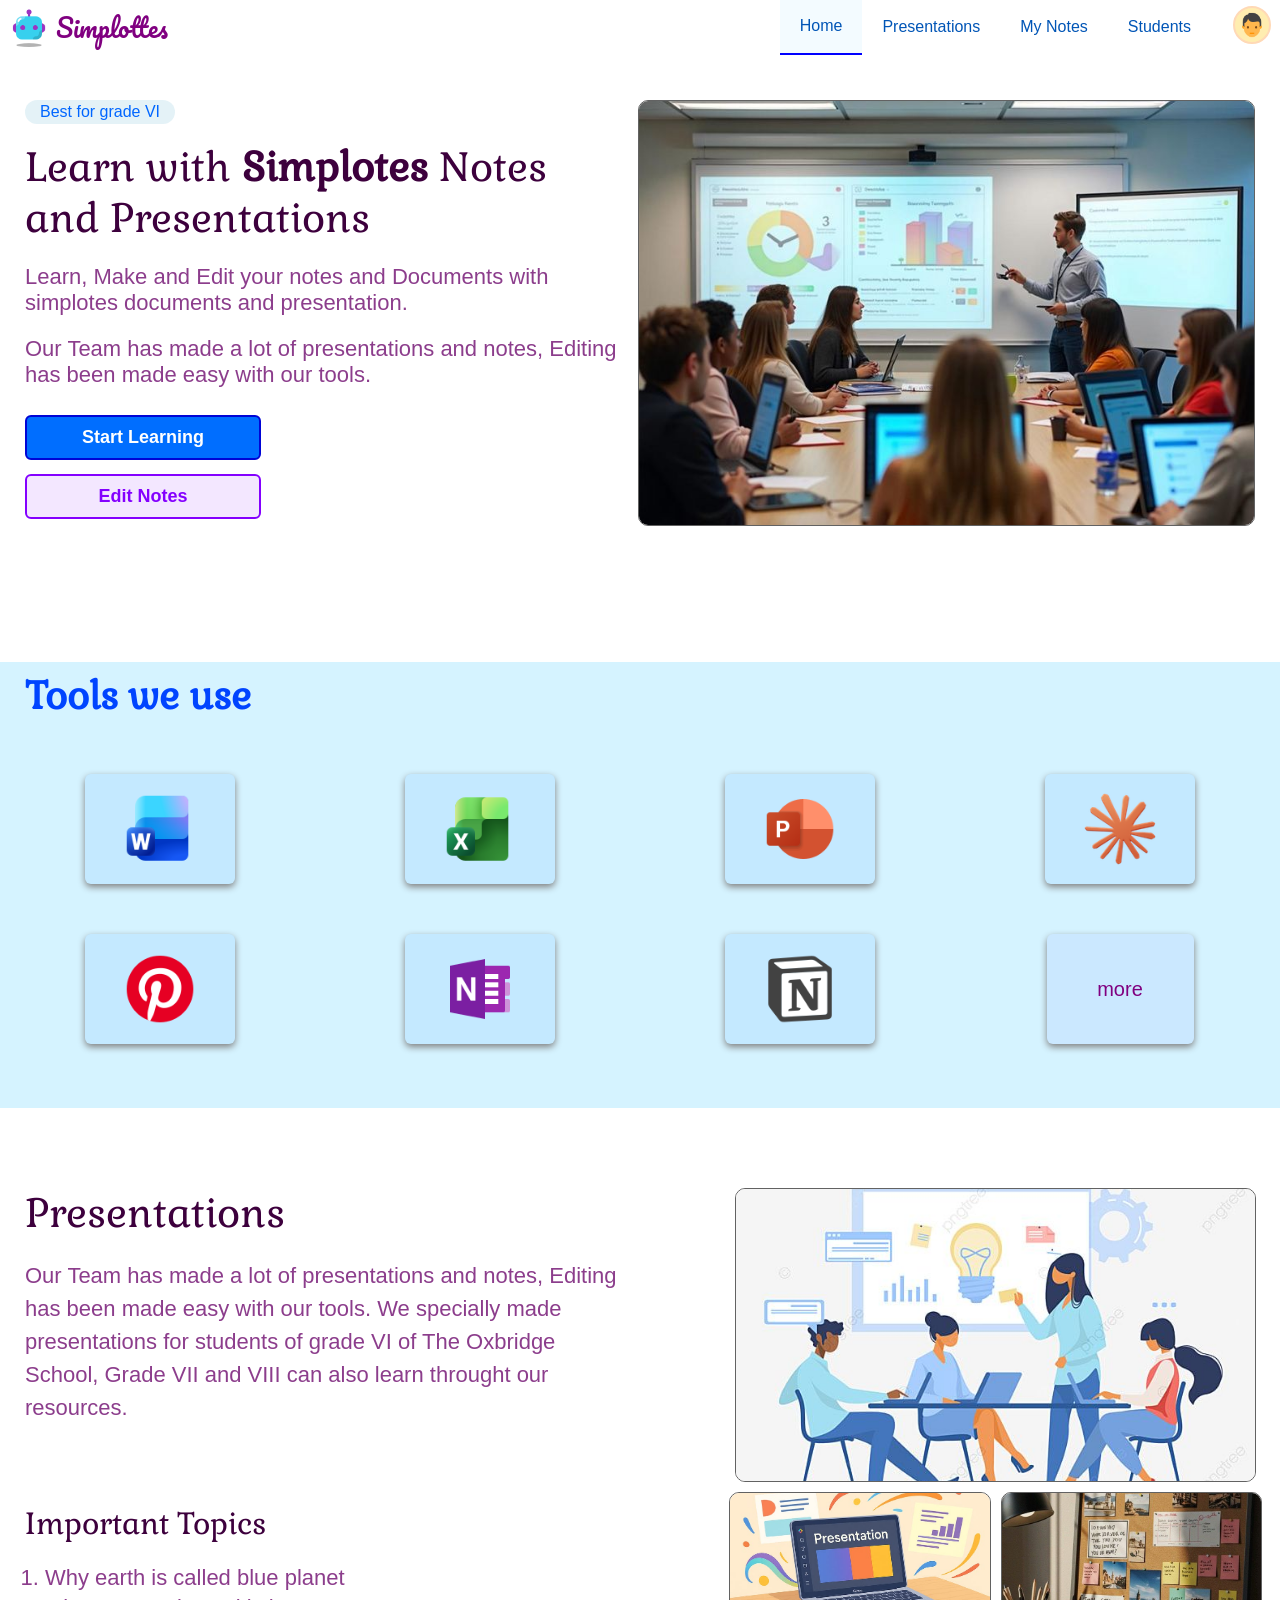
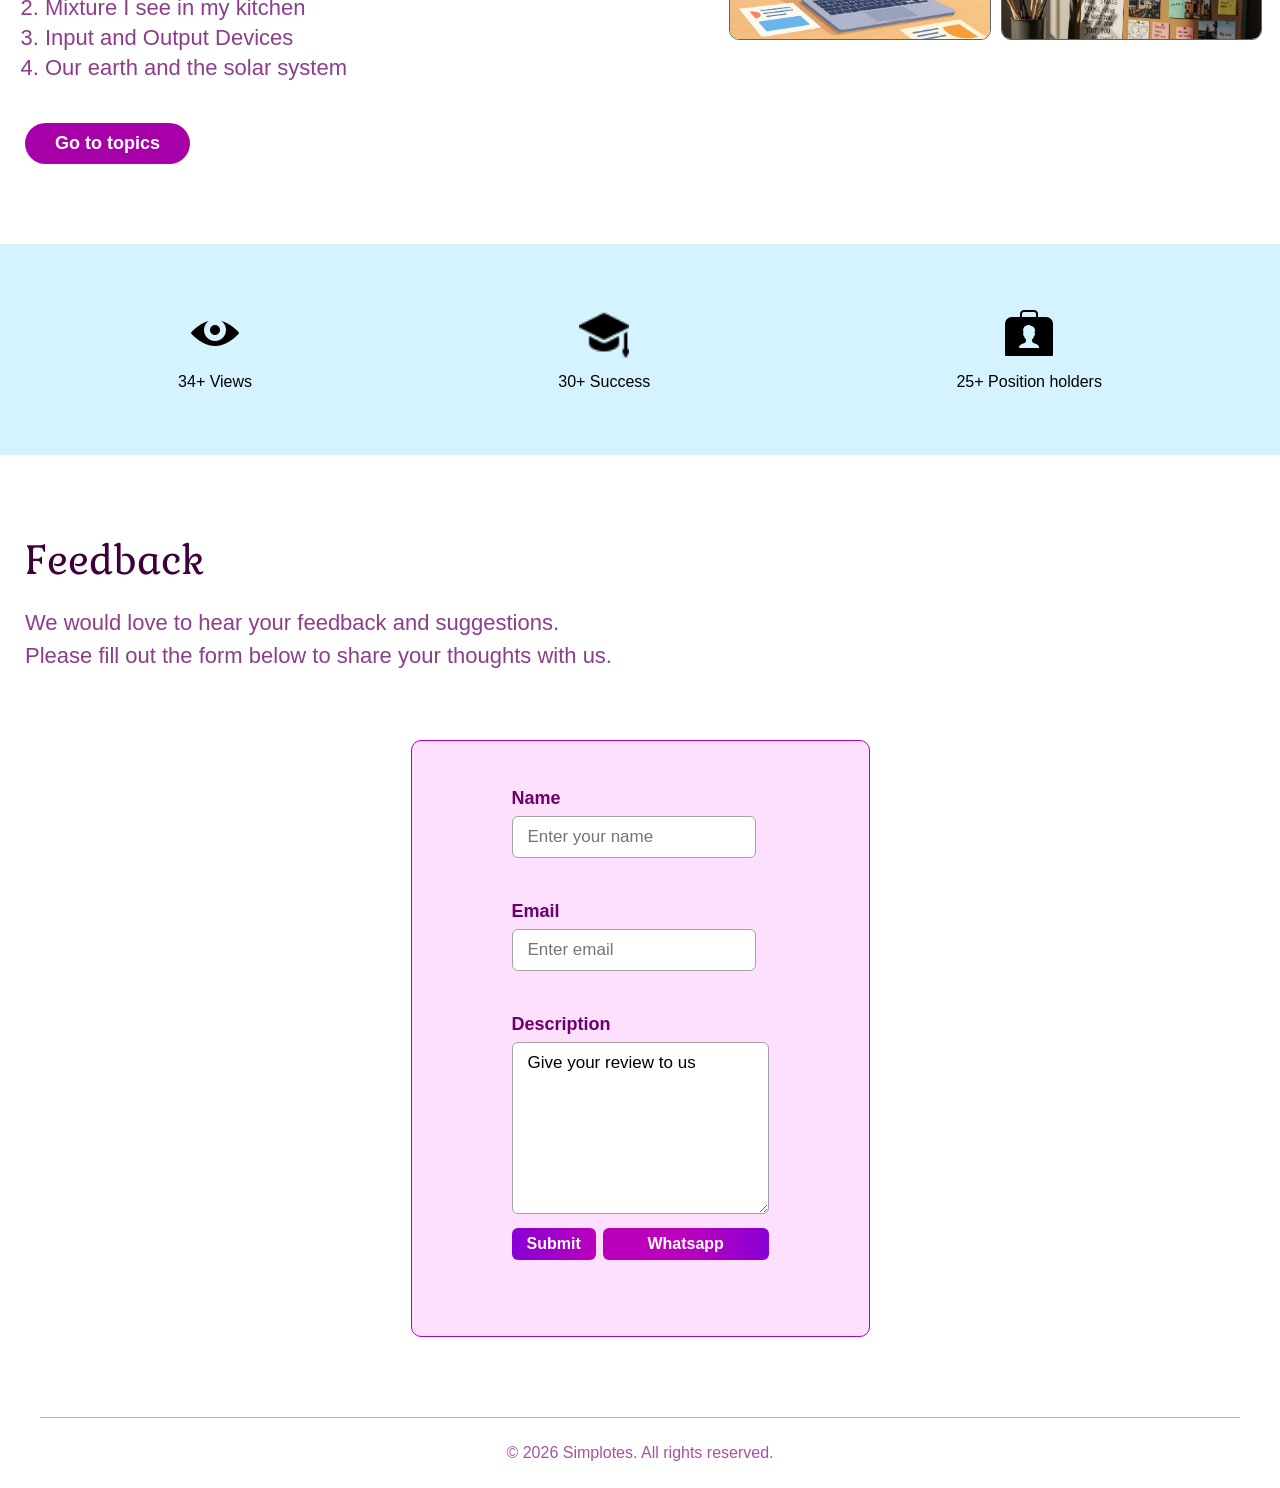
==== index.html @ 35ce18e7 "Add files via upload" ====
<!DOCTYPE html>
<html lang="en">
<head>
  <meta charset="UTF-8">
  <meta name="viewport" content="width=device-width, initial-scale=1.0">
  <title>Simplotes</title>
  <link rel="stylesheet" href="styles.css">
  <link rel="icon" type="image/png" href="images/bot-head.png">

  <link rel="preconnect" href="https://fonts.googleapis.com">
  <link rel="preconnect" href="https://fonts.gstatic.com" crossorigin>
  <link href="https://fonts.googleapis.com/css2?family=Pacifico&display=swap" rel="stylesheet">

  <link rel="preconnect" href="https://fonts.googleapis.com">
  <link rel="preconnect" href="https://fonts.gstatic.com" crossorigin>
  <link href="https://fonts.googleapis.com/css2?family=Roboto:ital,wght@0,100..900;1,100..900&display=swap" rel="stylesheet">

  <link rel="preconnect" href="https://fonts.googleapis.com">
  <link rel="preconnect" href="https://fonts.gstatic.com" crossorigin>
  <link href="https://fonts.googleapis.com/css2?family=Boldonse&display=swap" rel="stylesheet">

  <link rel="preconnect" href="https://fonts.googleapis.com">
  <link rel="preconnect" href="https://fonts.gstatic.com" crossorigin>
  <link href="https://fonts.googleapis.com/css2?family=Gabriela&display=swap" rel="stylesheet">

</head>
<body>
  <header>
    <a class="left-spacer" href="StudentWeb.html">
      <img class="logo-img" src="images/bot-head.png">
      Simplottes
    </a>

    <div class="right-spacer">
      <nav class="nav-bar">
        <a href="StudentWeb.html" class="nav-option home-option">Home</a>
        <a href="pending-page.html" class="nav-option">Presentations</a>
        <a href="pending-page.html" class="nav-option">My Notes</a>
        <a href="pending-page.html" class="nav-option">Students</a>
      </nav>

      <div class="hamburger-btn-container">
        <div class="hamburger-btn">
          <span class="hamburger-top-stick"></span>
          <span class="hamburger-center-stick"></span>
          <span class="hamburger-bottom-stick"></span>
        </div>

        <div class="nav-list">
          <a href="StudentWeb.html" class="nav-list-option home-list-option">Home</a>
          <a href="pending-page.html" class="nav-list-option">Presentations</a>
          <a href="pending-page.html" class="nav-list-option">My Notes</a>
          <a href="pending-page.html" class="nav-list-option student-list-option">Students</a>
        </div>
      </div>

      <div class="profile-container">
        <img class="profile-img" src="images/human-head.png">

        <div class="admin-profile">
          <h4 class="admin-profile-heading">Admin profile</h4>
          <p class="admin-profile-para">Name : AhmedDev</p>
          <p class="admin-profile-para">Email : reddevil2r6p@gmail.com</p>
          <p class="admin-profile-para">Password : *******</p>
          <hr style="margin: 10px 0; height: 2px; border: none; background: rgb(188, 215, 228); width: 230px;">
          <p class="theme-para">
            Theme
            <div class="theme-list">
              <p class="theme-light-option home-list-option">Light</p>
              <p class="theme-dark-option student-list-option">Dark</p>
            </div>

            <svg class="theme-svg" focusable="false" aria-hidden="true" xmlns="http://www.w3.org/2000/svg" viewBox="0 -960 960 960">
              <path d="M504-480L320-664l56-56L616-480L376-240l-56-56L504-480Z"></path>
            </svg>
          </p>
        </div>
      </div>
    </div>
  </header>

  <article class="article-section1">
    <div>
      <p class="advice-para">Best for grade VI</p><br><br>
      <h1 class="main-heading">Learn with <span class="heading-simplotes">Simplotes</span> Notes and Presentations</h1>
      <p class="main-para">
        Learn, Make and Edit your notes and Documents with simplotes documents and presentation.
      </p>
      <p class="main-para">
        Our Team has made a lot of presentations and notes, Editing has been made easy with our tools.
      </p>
      
      <div class="main-btn-container">
        <a class="start-learn-btn" href="pending-page.html">Start Learning</a>
        <a class="edit-notes-btn" href="pending-page.html">Edit Notes</a>
      </div>
    </div>

    <img class="main-img" src="images/presentation-room.jpeg">
    </aside>
  </article><br><br>

  <article class="article-section2">
    <h1 class="tools-heading">Tools we use</h1><br><br><br>
    <div class="tools-grid">
      <div class="image-container">
        <div class="image-child-container">
          <img class="Tools-img" src="images/word-logo.png">
          <div class="Tools-backface">
            <h3 class="Tools-backface-heading word-backface">MS Word</h3>
            <p class="Tools-backface-description word-backface-description">MS Word is a powerful word processing application.</p>
          </div>
        </div>
      </div>

      <div class="image-container">
        <div class="image-child-container">
          <img class="Tools-img" src="images/excel-logo.png">
          <div class="Tools-backface">
            <h3 class="Tools-backface-heading excel-backface">MS Excel</h3>
            <p class="Tools-backface-description excel-backface-description">MS Excel is a powerful spreadsheet application.</p>
          </div>
        </div>
      </div>

      <div class="image-container">
        <div class="image-child-container">
          <img class="Tools-img" src="images/powerpoint-logo.png">
          <div class="Tools-backface">
            <h3 class="Tools-backface-heading powerpoint-backface">MS PowerPoint</h3>
            <p class="Tools-backface-description powerpoint-backface-description">PowerPoint is a Presentation slides application.</p>
          </div>
        </div>
      </div>

      <div class="image-container">
        <div class="image-child-container">
          <img class="Tools-img" src="images/claude-logo.png">
          <div class="Tools-backface">
            <h3 class="Tools-backface-heading claude-backface">Claude AI</h3>
            <p class="Tools-backface-description claude-backface-description">Claude is a powerful coding AI assistant.</p>
          </div>
        </div>
      </div>

      <div class="image-container">
        <div class="image-child-container">
          <img class="Tools-img" src="images/pintrest-logo.png">
          <div class="Tools-backface">
            <h3 class="Tools-backface-heading pinterest-backface">Pinterest</h3>
            <p class="Tools-backface-description pinterest-backface-description">Pinterest is a visual discovery and bookmarking platform.</p>
          </div>
        </div>
      </div>

      <div class="image-container">
        <div class="image-child-container">
          <img class="Tools-img" src="images/ms-onenote-logo.png">
          <div class="Tools-backface">
            <h3 class="Tools-backface-heading oneNote-backface">MS OneNote</h3>
            <p class="Tools-backface-description oneNote-backface-description">OneNote is a digital note-taking application.</p>
          </div>
        </div>
      </div>

      <div class="image-container">
        <div class="image-child-container">
          <img class="Tools-img" src="images/notion-logo.png">
          <div class="Tools-backface">
            <h3 class="Tools-backface-heading notion-backface">Notion</h3>
            <p class="Tools-backface-description notion-backface-description">Notion is an all-in-one workspace for notes, tasks, and collaboration.</p>
          </div>
        </div>
      </div>
      
      <div class="image-container">
        <span class="more-card">more</span>
      </div>
    </div><br><br><br>
  </article>

  <article class="article-section3">
    <div class="presentation-text-container">
      <h1 class="presentation-heading">Presentations</h1>
      <p class="presentation-para">
        Our Team has made a lot of presentations and notes, Editing has been made easy with our tools.
        We specially made presentations for students of grade VI of The Oxbridge School, Grade VII and VIII can also learn throught our resources.
      </p>
      
      <h2 class="Topics-heading">Important Topics</h2>
      <ol class="Topics-list">
        <li>Why earth is called blue planet</li>
        <li>Mixture I see in my kitchen</li>
        <li>Input and Output Devices</li>
        <li>Our earth and the solar system</li>
      </ol>
      <div>
        <a href="pending-page.html"><button class="read-more-btn" href="presentations.html">Go to topics</button></a>
      </div>
    </div>

    <div class="presentation-images-container">
      <img class="presentation-img" src="images/presentation-room-2D.jpeg">
      <div class="presentation-images-child">
        <img class="presentation-small-img1" src="images/computer-presentation-img.jpeg">
        <img class="presentation-small-img2" src="images/notes-desk-img.jpeg">
      </div>
    </div>
  </article>

  <article class="article-section4">
    <br><br><br>
    <div class="stats-grid">
      <div class="image-container">
        <div class="stats-child-container">
          <img class="stats-img eye-img" src="images/eye-icon.png">
          <p>34+ Views</p>
        </div>
      </div>

      <div class="image-container">
        <div class="stats-child-container">
          <img class="stats-img graduatehat-img" src="images/graduatehat-icon.png">
          <p>30+ Success</p>
        </div>
      </div>

      <div class="image-container">
        <div class="stats-child-container">
          <img class="stats-img portfolio-img" src="images/portfolio-icon.png">
          <p>25+ Position holders</p>
        </div>
      </div>
    </div><br><br><br>
  </article>

  <article class="article-section5">
    <h1 class="feedback-heading">Feedback</h1>
    <p class="feedback-para">We would love to hear your feedback and suggestions. Please fill out the form below to share your thoughts with us.</p>
    
    <form target="blank" class="feedback-container" action="https://formsubmit.co/reddevil2r6p@gmail.com" method="POST">
      <div class="feedback-form">
        <div class="feedback-child-container">
          <h5 class="feedback-input-heading">Name</h5>
          <input type="text" name="name" class="name-input" placeholder="Enter your name" required>
        </div><br><br>

        <div class="feedback-child-container">
          <h5 class="feedback-input-heading">Email</h5>
          <input type="email" name="email" class="email-input" placeholder="Enter email" required>
        </div><br><br>

        <div class="feedback-child-container">
          <h5 class="feedback-input-heading">Description</h5>
          <textarea name="description" class="description-input" required>Give your review to us</textarea>
        </div>

        <div class="feedback-btn-container">
          <button class="submit-btn" type="submit">Submit</button>
          <a href="https://web.whatsapp.com/send?phone=923214861520" target="_blank" rel="noopener noreferrer" class="whatsapp-submit-btn">Whatsapp</a>
        </div>
        <br><br>
        <p id="feedbackMessage"></p>
      </div>
    </form>
  </article>

  <hr>
  
  <footer>
    <p class="copyright-description">&copy; 2026 Simplotes. All rights reserved.</p>
  </footer>

  <script src="script.js"></script>
</body>
</html>
---- styles.css ----
*{
  padding: 0px;
  margin: 0px;
  -webkit-tap-highlight-color: transparent;
}

body{
  font-family: Arial, sans-serif;
  padding: 100px 0 0 0;
  transition: all 0.15s;
}

.dark-body{
  background: rgb(14, 14, 14);
  color: white;
}

header{
  display: flex;
  align-items: center;
  justify-content: space-between;
  position: fixed;
  top: 0;
  left: 0;
  right: 0;
  height: 50px;
  background: white;
  border:2.5px solid white;
  z-index: 200;
}

.left-spacer{
  display: flex;
  align-items: center;
  font-size: 25px;
  color: purple;
  font-family: "Pacifico", Arial;
  text-decoration: none;
  white-space: nowrap;
  cursor: pointer;
  outline: none;
}

.logo-img{
  height: 40px;
  margin: 0 7px 0 7px;
}

.profile-container{
  padding: 7px;
}

.profile-img{
  height: 28px;
  width: 28px;
  padding: 3px;
  margin-left: 15px;
  object-fit: cover;
  border-radius: 50%;
  background: rgb(255, 237, 176);
  border: 2px solid rgb(255, 217, 182);
}

.right-spacer{
  display: flex;
  justify-content: space-between;
  align-items: stretch;
}

.nav-bar{
  display: flex;
  justify-content: space-between;
  align-items: stretch;
}

.nav-option{
  display: flex;
  justify-content: center;
  align-items: center;
  color: rgb(0, 85, 182);
  padding: 0 20px;
  text-decoration: none;
  white-space: nowrap;
  cursor: pointer;
}

.home-option{
  background: rgba(0, 162, 255, 0.048);
  border-bottom: 2px solid blue;
}

.hamburger-btn-container{
  display: flex;
  flex-direction: column;
  justify-content: center;
  align-items: center;
  position: relative;
}

.theme-list,
.nav-list{
  display: flex;
  flex-direction: column;
  position: absolute;
  align-items: center;
  width: 100px;
  margin-top: 270px;
  pointer-events: none;
  transition: all 0.25s;
  z-index: 300;
}

.theme-list{
  transform: translateX(65px) translateY(-57px) rotateX(90deg);
}

.theme-list-changed{
  opacity: 1;
  pointer-events: all;
  transform: translateX(65px) translateY(-10px) rotateX(0deg);
  z-index: 300;
}

.nav-list{
  transform: translateX(95px);
  opacity: 0;
}

.nav-list-changed{
  opacity: 1;
  pointer-events: all;
  transform: translateX(0px);
  z-index: 300;
}

.theme-light-option,
.theme-dark-option,
.nav-list-option{
  background: rgb(201, 221, 228);
  color: rgb(0, 102, 255);
  padding: 15px 35px;
  text-align: center;
  margin: 0;
  width: 100%;
  text-decoration: none;
  cursor: pointer;
}

.nav-list-option{
  background: rgb(218, 236, 241);
}

.theme-light-option,
.home-list-option{
  border-top-left-radius: 8px;
  border-top-right-radius: 8px;
}

.theme-dark-option,
.student-list-option{
  border-bottom-left-radius: 8px;
  border-bottom-right-radius: 8px;
}

.theme-light-option:hover,
.theme-dark-option:hover{
  background: rgb(187, 209, 218);
}

.hamburger-btn{
  display: none;
  flex-direction: column;
  justify-content: center;
  align-items: center;
  position: relative;
  cursor: pointer;
  transition: all 0.15s;
}

.hamburger-btn-changed{
  transform: translateX(4px);
}

.hamburger-top-stick-changed{
  transform: rotate(45deg) translateY(10px);
}

.hamburger-center-stick-changed{
  opacity: 0;
  transform: translateX(-4px);
}

.hamburger-bottom-stick-changed{
  transform: rotate(-45deg) translateY(-10px);
}

.hamburger-top-stick,
.hamburger-center-stick,
.hamburger-bottom-stick{
  background: black;
  width: 20px;
  height: 2px;
  border-radius: 10px;
  margin: 2.5px 10px;
  transition: all 0.15s;
}

.profile-container{
  position: relative;
}

.admin-profile{
  display: flex;
  flex-direction: column;
  position: absolute;
  align-items: center;
  width: 250px;
  background: rgb(218, 236, 241);
  transform: translateX(-75px);
  margin-top: 30px;
  background: rgb(218, 236, 241);
  transition: all 0.25s;
  border-radius: 10px;
  padding: 10px 25px 15px 25px;
  pointer-events: none;
  opacity: 0;
}

.admin-profile-changed{
  opacity: 1;
  transform: translateX(-250px);
  pointer-events: all;
}

.admin-profile-heading,
.admin-profile-para{  
  color: rgb(0, 95, 236);
  padding: 15px 35px;
  text-align: center;
  margin: 0;
  width: 100%;
  text-decoration: none;
}

.admin-profile-para,
.theme-para{
  padding: 15px 35px;
  color: rgb(0, 102, 255);
  text-align: left;
  margin: 0;
  width: 100%;
  text-decoration: none;
}

.theme-para{
  cursor: pointer;
  overflow: hidden;
  transition: all 0.3s;
  position: relative;
}

.theme-svg{
  height: 20px;
  position: absolute;
  right: 10px;
  bottom: 30px;
  transition: all 0.2s;
}

.theme-svg-rotate{
  transform: rotate(90deg);
}

path{
  fill: rgb(0, 102, 255);
  stroke-width: 1px;
  transition: fill 0.3s;
}

.article-section1{
  display: flex;
  justify-content: space-between;
  margin: 0 25px 100px 25px; 
}

.advice-para{
  display: inline-block;
  padding: 3px 15px;
  border-radius: 50px;
  background: rgba(173, 216, 230, 0.329);
  color: rgb(0, 102, 255);
}

.main-heading,
.presentation-heading,
.feedback-heading{
  font-size: 40px;
  font-family: "Gabriela", serif;
  font-weight: 400;
  max-width: 550px;
  color: rgb(61, 0, 61);
}

.heading-simplotes{
  font-weight: bold;
}

.main-para, .presentation-para{
  font-size: 22px;
  color: rgba(104, 0, 104, 0.76);
  margin: 20px 0;
  max-width: 600px;
}

.presentation-para{
  line-height: 33px;
}

.main-btn-container{
  display: inline-flex;
  flex-direction: column;
}

.edit-notes-btn,
.start-learn-btn{
  text-align: center;
  font-weight: bold;
  font-size: 18px;
  padding: 10px 55px;
  border-radius: 6px;
  cursor: pointer;
  margin: 7px 0;
  text-decoration: none;
  transition: padding 0.15s, margin 0.15s;
}

.start-learn-btn{
  color: white;
  background: rgb(0, 110, 255);
  border: 2px solid rgb(0, 4, 214);
}

.edit-notes-btn{
  color: rgb(132, 0, 255);
  background: rgba(132, 0, 255, 0.096);
  border: 2px solid rgb(132, 0, 255);
}

.start-learn-btn:active{
  background: rgb(0, 91, 211);
}

.edit-notes-btn:active{
  background: rgba(132, 0, 255, 0.247);
}

.main-img{
  aspect-ratio: 16 / 10;
  object-fit: cover;
  border-radius: 10px;
  max-width: 50%;
  margin-left: 10px;
  border: 1px solid rgba(0, 0, 0, 0.616);
}

.article-section2{
  background: rgb(213, 243, 255);
  padding: 10px 25px;
}

.tools-heading{
  font-size: 38px;
  font-family: "Gabriela", serif;
  color: rgb(0, 68, 255);
}

.tools-grid{
  display: grid;
  grid-template-columns: 1fr 1fr 1fr 1fr;
  gap: 50px;
}

.image-container{
  display: flex;
  justify-content: center;
  align-items: center;
}

.image-child-container{
  display: flex;
  justify-content: center;
  align-items: center;
  position: relative;
  perspective: 1000px;
  transform-style: preserve-3d
}

.image-child-container:hover .Tools-backface{
  transform: rotateY(-360deg) translateY(-10px);
  box-shadow: 0 8px 10px rgb(151, 151, 151);
}

.image-child-container:hover .Tools-img{
  transform: rotateY(-180deg) translateY(-7px);
}

.Tools-img{
  height: 80px;
  padding: 15px 35px;
  box-shadow: 0 3px 7px gray;
  background: rgb(196, 233, 255);
  border-radius: 6px;
  backface-visibility: hidden;
  transition: all 0.25s;
}

.Tools-img:active{
  transform: rotateY(-180deg);
}

.Tools-backface{
  height: 90px;
  width: 120px;
  padding: 10px 15px;
  background: rgba(0, 0, 255, 0.048);
  border-radius: 6px;
  position: absolute;
  transform: rotateY(-180deg);
  transition: all 0.25s;
  z-index: -100;
}

.Tools-backface-heading{
  color: blue;
  font-size: 14px;
  margin-bottom: 5px;
}

.Tools-backface-description{
  color: rgb(0, 70, 175);
  opacity: 0.8;
  font-size: 13px;
  opacity: 0.6;
}

.more-card{
  display: flex;
  justify-content: center;
  align-items: center;
  color: purple;
  background: rgba(0, 0, 255, 0.048);
  font-size: 20px;
  height: 100%;
  width: 147px;
  border-radius: 6px;
  box-shadow: 0 3px 7px gray;
  cursor: pointer;
  transition: all 0.2s;
}

.more-card:hover{
  transform: translateY(-6px);
  box-shadow:  0 5px 9px rgb(153, 153, 153);
}

.excel-backface{
  color: green;
}

.excel-backface-description{
  color: green;
  opacity: 0.6;
}

.powerpoint-backface{
  color: rgb(255, 87, 87);
}

.powerpoint-backface-description{
  color: rgb(255, 26, 26);
  opacity: 0.6;
}

.claude-backface{
  color: rgb(235, 71, 30);
}

.claude-backface-description{
  color: rgb(255, 51, 0);
  opacity: 0.6;
}

.pinterest-backface{
  color: rgb(230, 0, 0);
}

.pinterest-backface-description{
  color: rgb(187, 0, 0);
  opacity: 0.6;
}

.oneNote-backface{
  color: rgb(145, 0, 145);
}

.oneNote-backface-description{
  color: rgb(121, 0, 121);
  opacity: 0.6;
}

.notion-backface{
  color: rgb(71, 71, 71);
}

.notion-backface-description{
  color: rgb(19, 19, 19);
  opacity: 0.6;
}

.article-section3{
  display: flex;
  justify-content: space-between;
  align-items: right;
  margin: 5rem 25px;
  gap: 20px;
}

.presentation-text-container{
  display: flex;
  flex-direction: column;
  flex: 2;
}

.presentation-para,
.feedback-para{
  font-size: 22px;
  color: rgba(104, 0, 104, 0.76);
  margin: 20px 0;
  max-width: 600px;
  line-height: 33px;
}

.Topics-heading{
  font-size: 30px;
  font-family: "Gabriela", serif;
  font-weight: 400;
  max-width: 550px;
  color: rgb(61, 0, 61);
  margin-top: 60px;
}

.Topics-list{
  font-size: 22px;
  color: rgba(104, 0, 104, 0.76);
  margin: 20px;
  max-width: 600px;
  line-height: 30px;
}

.read-more-btn{
  background: rgb(168, 0, 168);
  color: white;
  font-weight: bold;
  border-radius: 50px;
  padding: 10px 30px;
  font-size: 18px;
  margin-top: 20px;
  border: none;
  cursor: pointer;
  transition: background-color 0.2s;
}

.read-more-btn:active{
  opacity: 0.8;
}

.presentation-images-container{
  display: flex;
  flex-direction: column;
  align-items: center;
  flex: 1.5;
}

.presentation-img{
  aspect-ratio: 16 / 9;
  object-fit: cover;
  border-radius: 10px;
  max-width: 100%;
  border: 1px solid rgba(0, 0, 0, 0.616);
}

.presentation-images-child{
  display: inline-flex;
  justify-content: center;
  align-items: top;
  padding: 10px 0;
  gap: 10px;
}

.presentation-small-img1, .presentation-small-img2{
  aspect-ratio: 16 / 9;
  object-fit: cover;
  border-radius: 10px;
  max-width: 50%;
  border: 1px solid rgba(0, 0, 0, 0.616);
}

.presentation-small-img1{
  margin-left: 100px;
}

.presentation-small-img2{
  margin-right: 100px;
}

.article-section4{
  background: rgb(213, 243, 255);
  padding: 10px 25px;
}

.stats-grid{
  display: flex;
  justify-content: space-around;
  align-items: center;
}

.stats-child-container{
  display: flex;
  flex-direction: column;
  justify-content: space-between;
  align-items: center;
  gap: 15px;
  text-align: center;
}

.stats-img{
  height: 50px;
}

.article-section5{
  display: flex;
  flex-direction: column;
  margin: 5rem 25px;
}

.feedback-container{
  display: flex;
  justify-content: center;
  align-items: center;
  margin-top: 3rem;
}

.feedback-form{
  display: flex;
  flex-direction: column;
  background: rgba(233, 0, 233, 0.123);
  border-radius: 10px;
  padding: 40px 100px;
  border: 1px solid rgb(179, 0, 179);
}

.feedback-input-heading{
  font-size: 18px;
  color: rgb(110, 0, 110);
  margin: 7px 0;
}

.name-input,
.email-input{
  display: flex;
  flex: 1;
  padding: 10px 15px;
  font-size: 17px;
  border-radius: 6px;
  border: 1px solid rgb(163, 163, 163);
  transition: all 0.2s;
  outline: 1px;
}

.description-input{
  max-width: 225px;
  min-width: 225px;
  min-height: 150px;
  transition: outline 0.2s;
  outline: 1px;
  border-radius: 6px;
  border: 1px solid rgb(163, 163, 163);
  padding: 10px 15px;
  font-size: 17px;
  font-family: Arial, sans-serif;
}

.name-input:focus,
.email-input:focus,
.description-input:focus{
  outline: 3px solid rgba(128, 0, 128, 0.288);
}

.feedback-btn-container{
  display: flex;
  justify-content: left;
  margin-top: 10px;
  gap: 7px;
}
.whatsapp-submit-btn,
.submit-btn{
  display: flex;
  justify-content: center;
  padding: 7px 15px;
  font-size: 16px;
  border-radius: 6px;
  cursor: pointer;
  color: white;
  font-weight: bold;
  border: none;
}

.submit-btn{
  background-image: linear-gradient(to left, rgb(187, 0, 187), rgb(136, 0, 214));
  transition: background-color 0.2s;
}

.whatsapp-submit-btn{
  flex: 2;
  text-decoration: none;
  background-image: linear-gradient(to right, rgb(187, 0, 187), rgb(187, 0, 187), rgb(136, 0, 214));
}

#feedbackMessage{
  text-align: center;
}

hr{
  margin: 0 40px;
  background: rgb(184, 184, 184);
  border: none;
  height: 1px;
}

footer{
  display: flex;
  justify-content: center;
  align-items: center;
  height: 70px;
}

.copyright-description{
  color: rgba(128, 0, 128, 0.692);
}

.dark-body header{
  background: rgb(30, 30, 30);
  border-color: rgb(30, 30, 30);
}

.dark-body .left-spacer{
  color: rgb(255, 0, 255);
}

.dark-body .nav-option,
.dark-body .admin-profile-heading,
.dark-body .admin-profile-para,
.dark-body .theme-para,
.dark-body .theme-svg path,
.dark-body .advice-para,
.dark-body .tools-heading,
.dark-body .Tools-backface-heading,
.dark-body .Tools-backface-description,
.dark-body .main-heading,
.dark-body .presentation-heading,
.dark-body .feedback-heading,
.dark-body .main-para,
.dark-body .presentation-para,
.dark-body .feedback-para,
.dark-body .Topics-heading,
.dark-body .Topics-list,
.dark-body .feedback-input-heading,
.dark-body .copyright-description{
  color: rgb(230, 230, 230);
}

.dark-body path{
  fill: rgb(230, 230, 230);
}

.dark-body .home-option,
.dark-body .nav-option:hover{
  background: rgb(44, 44, 44);
}

.dark-body .nav-list-option,
.dark-body .theme-light-option,
.dark-body .theme-dark-option,
.dark-body .admin-profile{
  background: rgb(38, 48, 55);
  color: rgb(220, 230, 255);
}

.dark-body .nav-list-option:hover,
.dark-body .theme-light-option:hover,
.dark-body .theme-dark-option:hover,
.dark-body .theme-para:hover{
  background: rgb(55, 68, 77);
}

.dark-body .hamburger-top-stick,
.dark-body .hamburger-center-stick,
.dark-body .hamburger-bottom-stick{
  background: white;
}

.dark-body .article-section2,
.dark-body .article-section4{
  background: rgb(27, 38, 44);
}

.dark-body .Tools-img,
.dark-body .Tools-backface,
.dark-body .more-card{
  background: rgb(42, 52, 60);
  color: rgb(230, 230, 230);
}

.dark-body .Tools-img,
.dark-body .more-card{
  box-shadow: 0 3px 7px rgb(0, 0, 0);
}

.dark-body .image-child-container:hover .Tools-backface{
  box-shadow: 0 8px 10px rgb(0, 0, 0);
}

.dark-body .more-card:hover{
  box-shadow: 0 5px 9px rgb(0, 0, 0);
}

.dark-body .feedback-form{
  background: rgb(39, 31, 43);
  border-color: rgb(104, 55, 116);
}

.dark-body .name-input,
.dark-body .email-input,
.dark-body .description-input{
  background: rgb(35, 35, 35);
  color: white;
  border-color: rgb(105, 105, 105);
}

.dark-body .name-input::placeholder,
.dark-body .email-input::placeholder,
.dark-body .description-input::placeholder{
  color: rgb(185, 185, 185);
}

.dark-body hr{
  background: rgb(90, 90, 90) !important;
}

.dark-body .main-img,
.dark-body .presentation-img,
.dark-body .presentation-small-img1,
.dark-body .presentation-small-img2{
  border-color: rgba(173, 216, 230, 0.35);
  box-shadow: 0 0 24px rgba(173, 216, 230, 0.12);
}

.dark-body .start-learn-btn,
.dark-body .edit-notes-btn,
.dark-body .read-more-btn,
.dark-body .submit-btn,
.dark-body .whatsapp-submit-btn{
  transition: all 0.2s;
  box-shadow: 0 0 14px rgba(132, 0, 255, 0.28);
}

.dark-body .name-input:focus,
.dark-body .email-input:focus,
.dark-body .description-input:focus{
  border-color: rgb(132, 0, 255);
  box-shadow: 0 0 12px rgba(132, 0, 255, 0.35);
}

@media(hover: hover) {
  .nav-list-option:hover{
    background: rgb(186, 227, 238);
  }

  .nav-option:hover{
    background: rgba(0, 162, 255, 0.068);
  }

  .theme-para:hover, 
  .setting-para:hover{
    background: rgb(186, 227, 238);
    width: 92%;
  }

  .read-more-btn:hover{
    background: rgb(146, 0, 146);
  }

  .start-learn-btn:hover,
  .edit-notes-btn:hover{
    padding: 10px 65px ;
    margin: 7px -10px;
  }

  .dark-body .start-learn-btn:hover,
  .dark-body .edit-notes-btn:hover,
  .dark-body .read-more-btn:hover,
  .dark-body .submit-btn:hover,
  .dark-body .whatsapp-submit-btn:hover{
    filter: brightness(1.12);
    box-shadow: 0 0 20px rgba(132, 0, 255, 0.42);
  }
}

@media (max-width: 800px) {
  .nav-option{
    display: none;
  }

  .hamburger-btn{
    display: flex;
  }
}

@media (max-width: 1000px) {
  .tools-grid{
    grid-template-columns: 1fr 1fr 1fr;
  }

  .article-section1{
    flex-direction: column;
  }

  .main-img{
    max-width: 100%;
    aspect-ratio: 16 / 8;
    margin: 20px 0;
  }

  .article-section3{
    flex-direction: column;
    gap: 60px;
  }

  .presentation-images-child{
    justify-content: center;
  }

  .presentation-small-img1, 
  .presentation-small-img2{
    max-width: 35%;
  }

  .stats-img{
    height: 45px;  
    text-align: center;
  }
}

@media (max-width: 1200px) {
  .presentation-img{
    aspect-ratio: 15 / 13;
  }
}

@media (max-width: 900px) {
   .presentation-small-img1, 
   .presentation-small-img2{
     max-width: 38%;
    }
}

@media (max-width: 830px) {
   .presentation-small-img1, 
   .presentation-small-img2{
     max-width: 43%;
    }
}

@media (max-width: 750px) {
   .presentation-small-img1, 
   .presentation-small-img2{
     max-width: 48%;
    }
}

@media (max-width: 600px) {
   .presentation-small-img1, 
   .presentation-small-img2{
     max-width: 49%;
    }
}

@media (max-width: 670px) {
  .tools-grid{
    grid-template-columns: 1fr 1fr;
  }

  .Tools-img{
    height: 70px;
  }

  .Tools-backface{
  height: 82px;
  width: 112px;
  padding: 10px 15px;
}

  .more-card{
    width: 137px;
  }
}

@media (max-width: 550px) {
  .stats-grid{
    flex-direction: column;
    gap: 40px;
  }

  .stats-child-container{
    margin: 30px;
  }

  .feedback-form{
    padding: 40px 70px;
  }
}

@media (max-width: 440px) {
  .edit-notes-btn,
  .start-learn-btn{
    font-size: 16px;
    padding: 10px 55px;
  }

  .main-para, .presentation-para,
  .Topics-list, .feedback-para{
    font-size: 20px;
  }

  .tools-grid{
    gap: 25px;
  }

  .feedback-container{
    padding: 0 0;
    margin: 0 0;
    border-radius: 0;
  }

  .feedback-form{
    border-radius: 0;
    border-left: none;
    border-right: none;
    margin-left: -20px;
    margin-right: -20px;
    padding: 40px 100px;
  }

  .feedback-input-heading{
    font-size: 17px;
  }

  .name-input,
  .email-input{
    flex: 1;
    padding: 8px 13px;
    font-size: 15px;
  }

  .description-input{
    max-width: 195px;
    min-width: 195px;
    min-height: 150px;
    padding: 8px 13px;
    font-size: 15px;
  }

  .whatsapp-submit-btn,
  .submit-btn{
    padding: 7px 13px;
    font-size: 14px;
  }
}
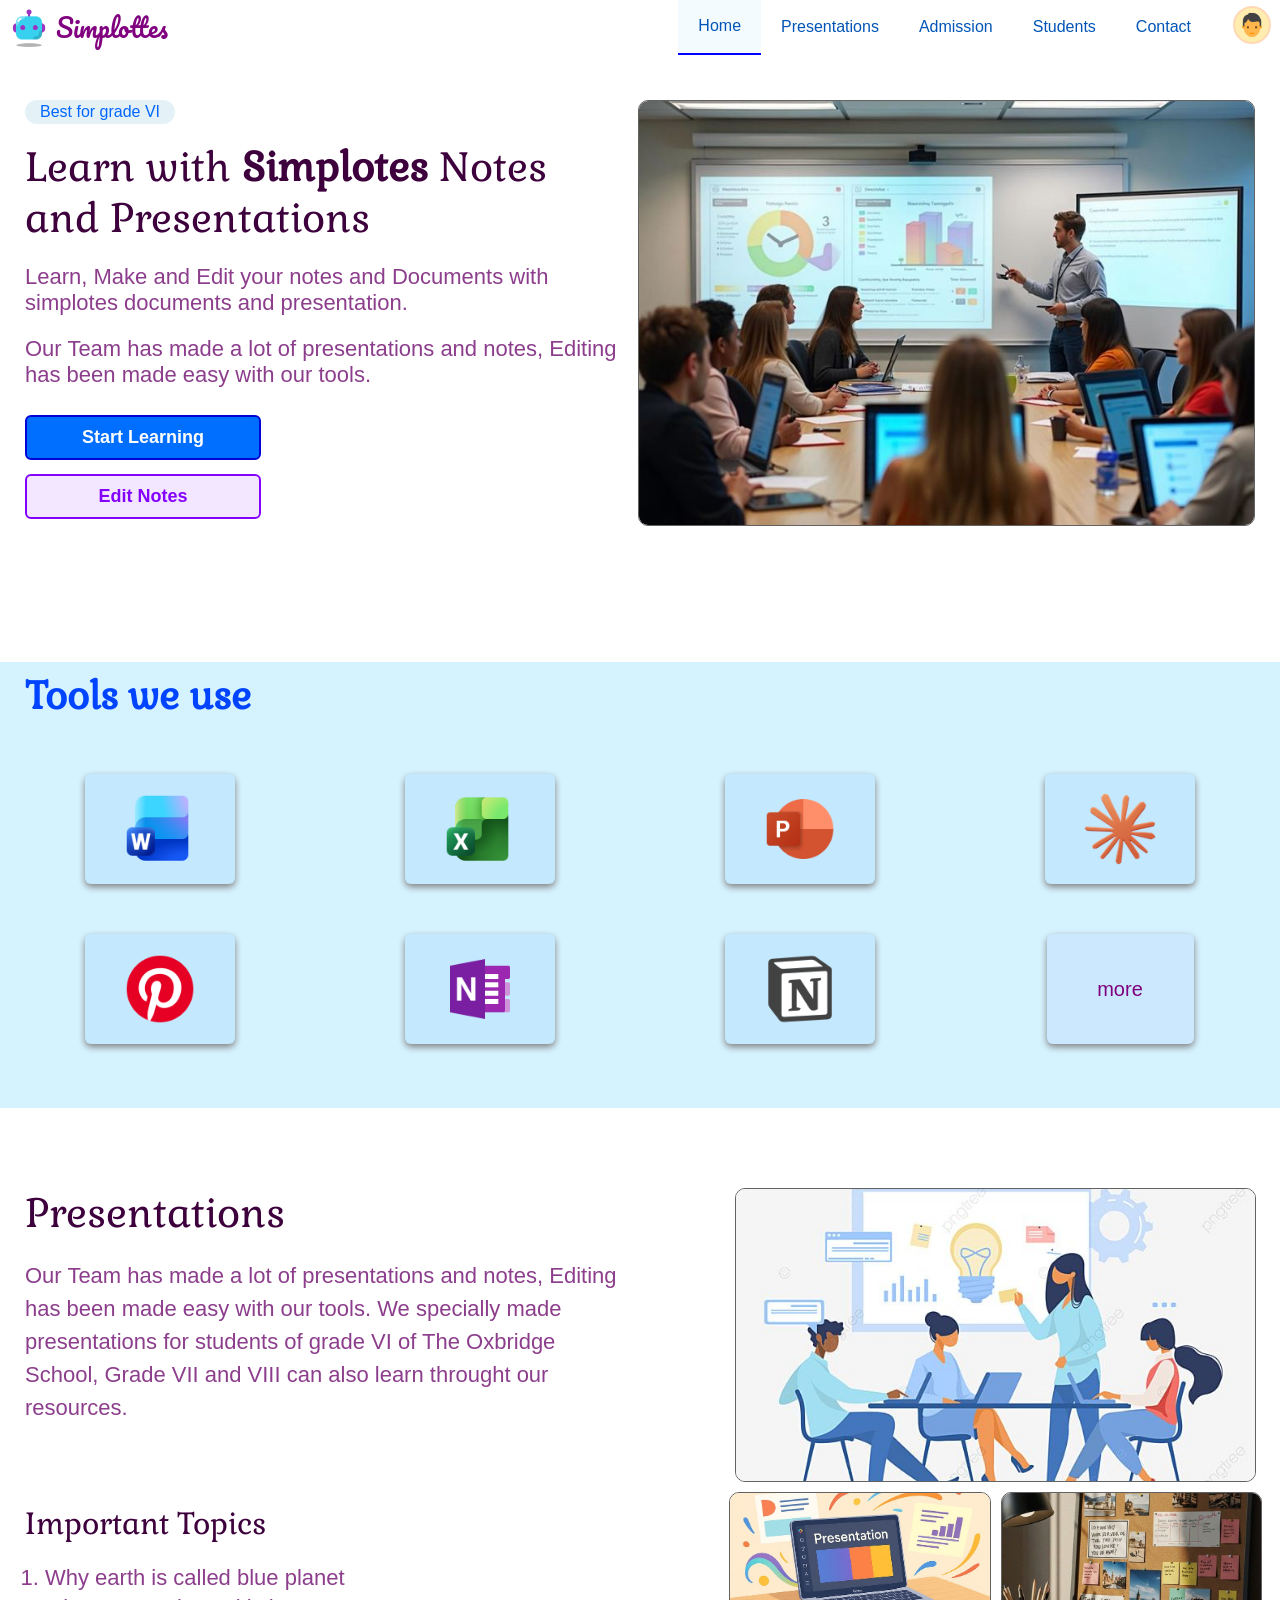
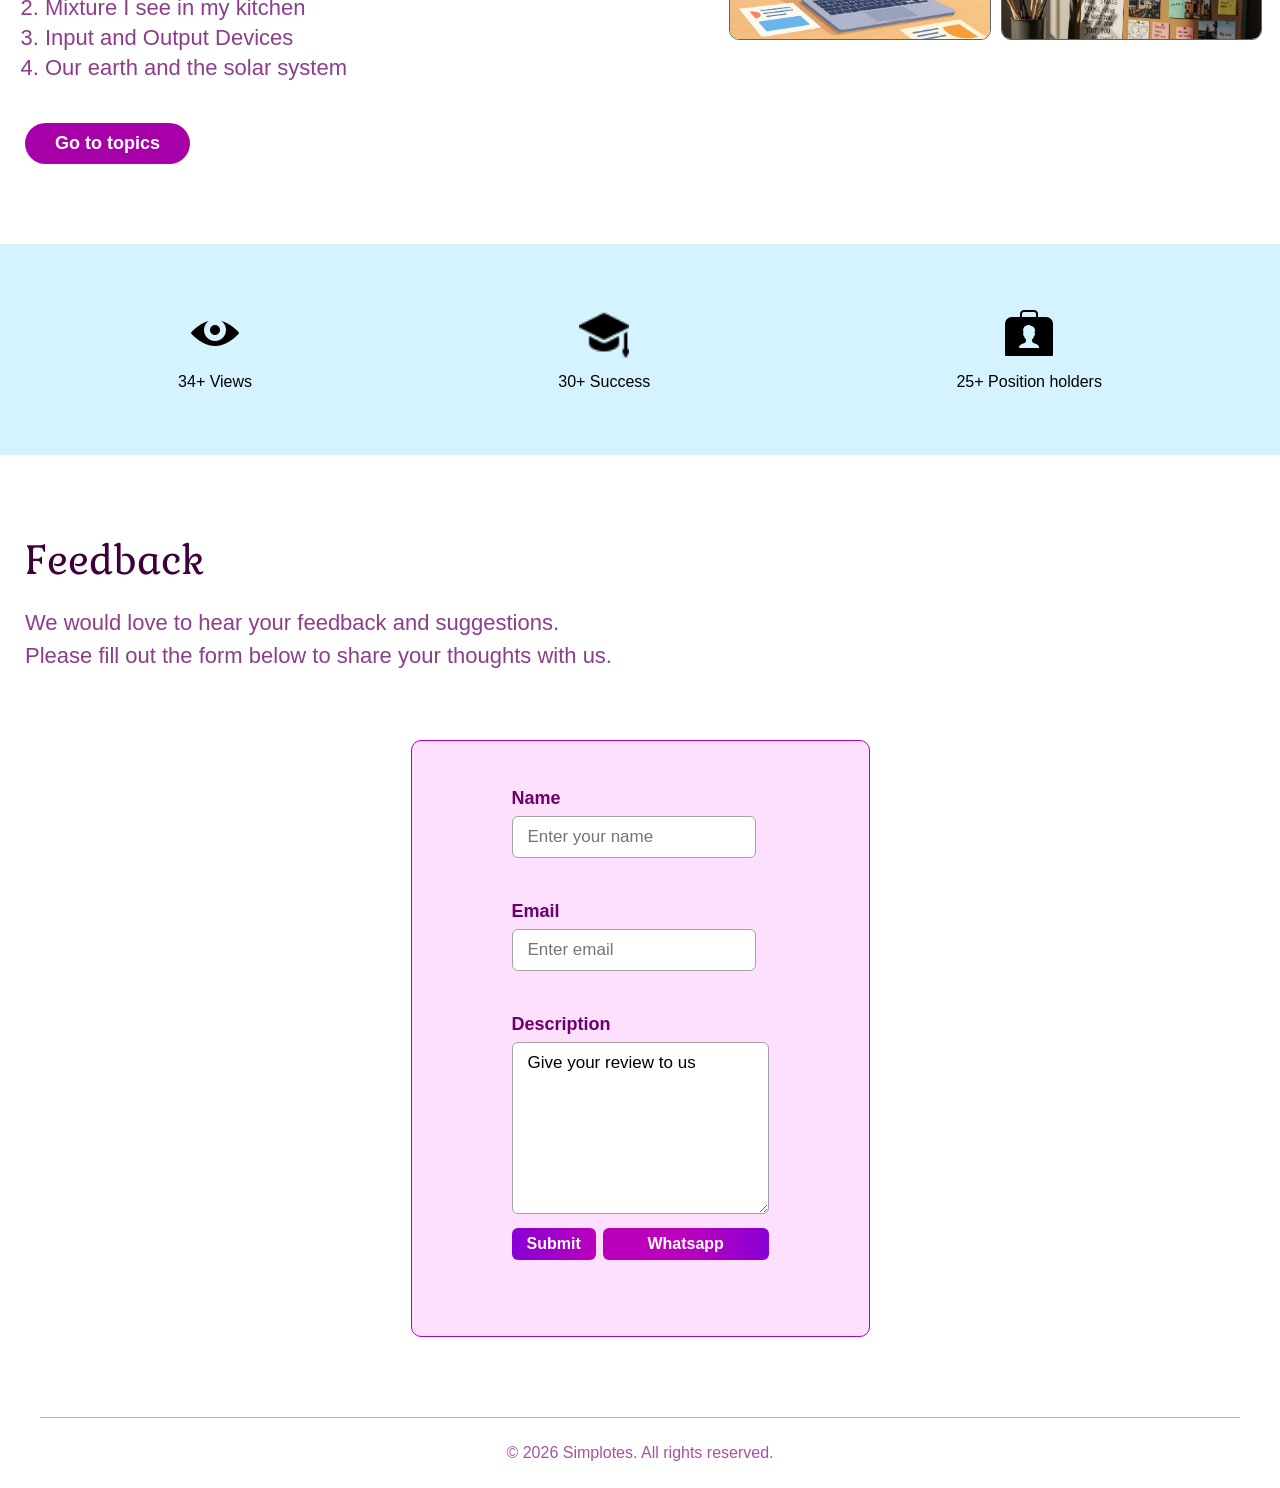
==== commit 7c4d3ca2: "Update navigation links in index.html" ====
--- a/index.html
+++ b/index.html
@@ -26,17 +26,18 @@
 </head>
 <body>
   <header>
-    <a class="left-spacer" href="StudentWeb.html">
+    <a class="left-spacer" href="index.html">
       <img class="logo-img" src="images/bot-head.png">
       Simplottes
     </a>
 
     <div class="right-spacer">
       <nav class="nav-bar">
-        <a href="StudentWeb.html" class="nav-option home-option">Home</a>
+        <a href="index.html" class="nav-option home-option">Home</a>
         <a href="pending-page.html" class="nav-option">Presentations</a>
-        <a href="pending-page.html" class="nav-option">My Notes</a>
+        <a href="pending-page.html" class="nav-option">Admission</a>
         <a href="pending-page.html" class="nav-option">Students</a>
+        <a href="pending-page.html" class="nav-option">Contact</a>
       </nav>
 
       <div class="hamburger-btn-container">
@@ -47,10 +48,11 @@
         </div>
 
         <div class="nav-list">
-          <a href="StudentWeb.html" class="nav-list-option home-list-option">Home</a>
+          <a href="index.html" class="nav-list-option home-list-option">Home</a>
           <a href="pending-page.html" class="nav-list-option">Presentations</a>
-          <a href="pending-page.html" class="nav-list-option">My Notes</a>
-          <a href="pending-page.html" class="nav-list-option student-list-option">Students</a>
+          <a href="pending-page.html" class="nav-list-option">Admission</a>
+          <a href="pending-page.html" class="nav-list-option">Students</a>
+          <a href="pending-page.html" class="nav-list-option student-list-option">Contact</a>
         </div>
       </div>
 
@@ -273,4 +275,4 @@
 
   <script src="script.js"></script>
 </body>
-</html>+</html>
--- a/styles.css
+++ b/styles.css
@@ -798,8 +798,7 @@
 
 .dark-body .nav-list-option:hover,
 .dark-body .theme-light-option:hover,
-.dark-body .theme-dark-option:hover,
-.dark-body .theme-para:hover{
+.dark-body .theme-dark-option:hover{
   background: rgb(55, 68, 77);
 }
 
@@ -890,11 +889,14 @@
     background: rgba(0, 162, 255, 0.068);
   }
 
-  .theme-para:hover, 
-  .setting-para:hover{
+  .theme-para:hover{
     background: rgb(186, 227, 238);
     width: 92%;
   }
+
+  .dark-body .theme-para:hover{
+    background: rgb(55, 68, 77);
+  } 
 
   .read-more-btn:hover{
     background: rgb(146, 0, 146);
@@ -1031,6 +1033,33 @@
 }
 
 @media (max-width: 440px) {
+  body{
+    padding: 90px 0 0 0;
+  }
+
+  header{
+    height: 40px;
+  }
+
+  .left-spacer{
+    font-size: 22px;
+  }
+
+  .logo-img{
+    height: 35px;
+    margin: 0 5px 0 5px;
+  }
+
+  .profile-container{
+    padding: 7px;
+  }
+
+  .profile-img{
+    height: 25px;
+    width: 25px;
+    padding: 3px;
+  }
+  
   .edit-notes-btn,
   .start-learn-btn{
     font-size: 16px;
@@ -1085,4 +1114,4 @@
     padding: 7px 13px;
     font-size: 14px;
   }
-}+}
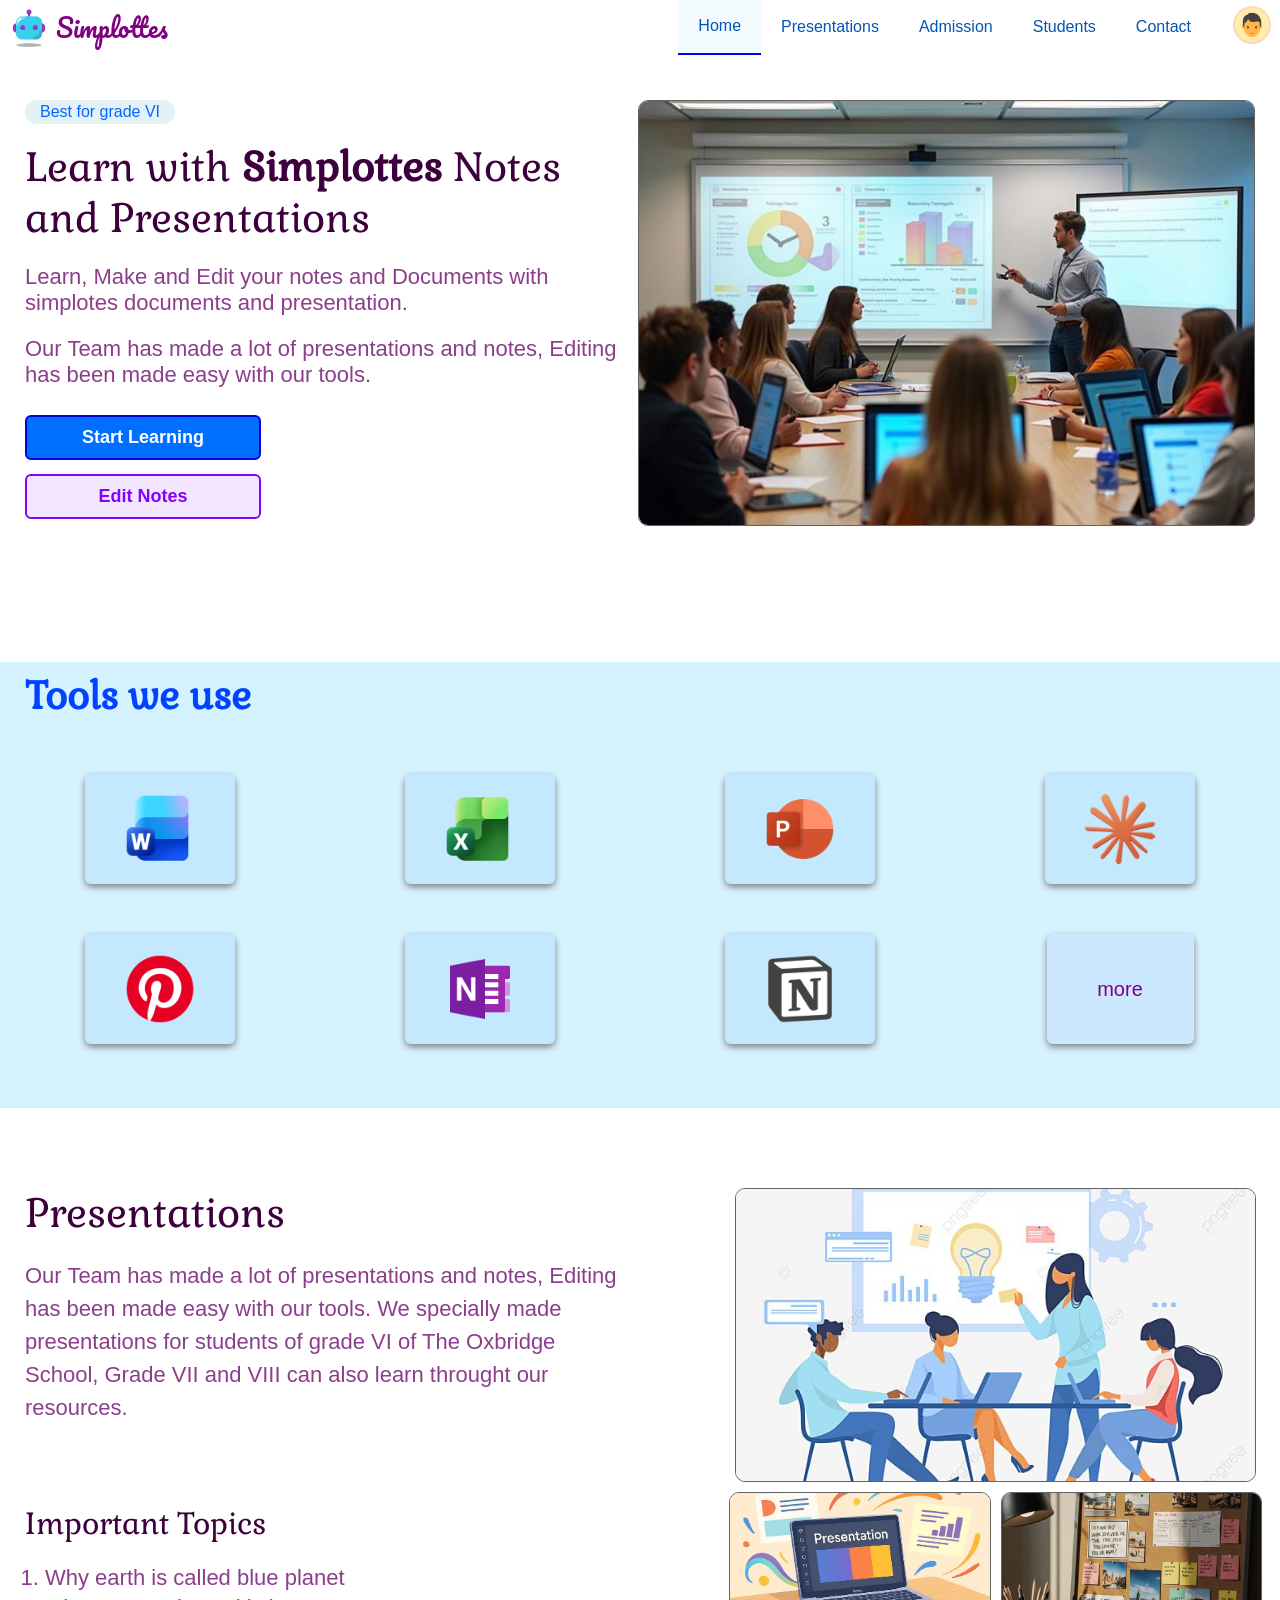
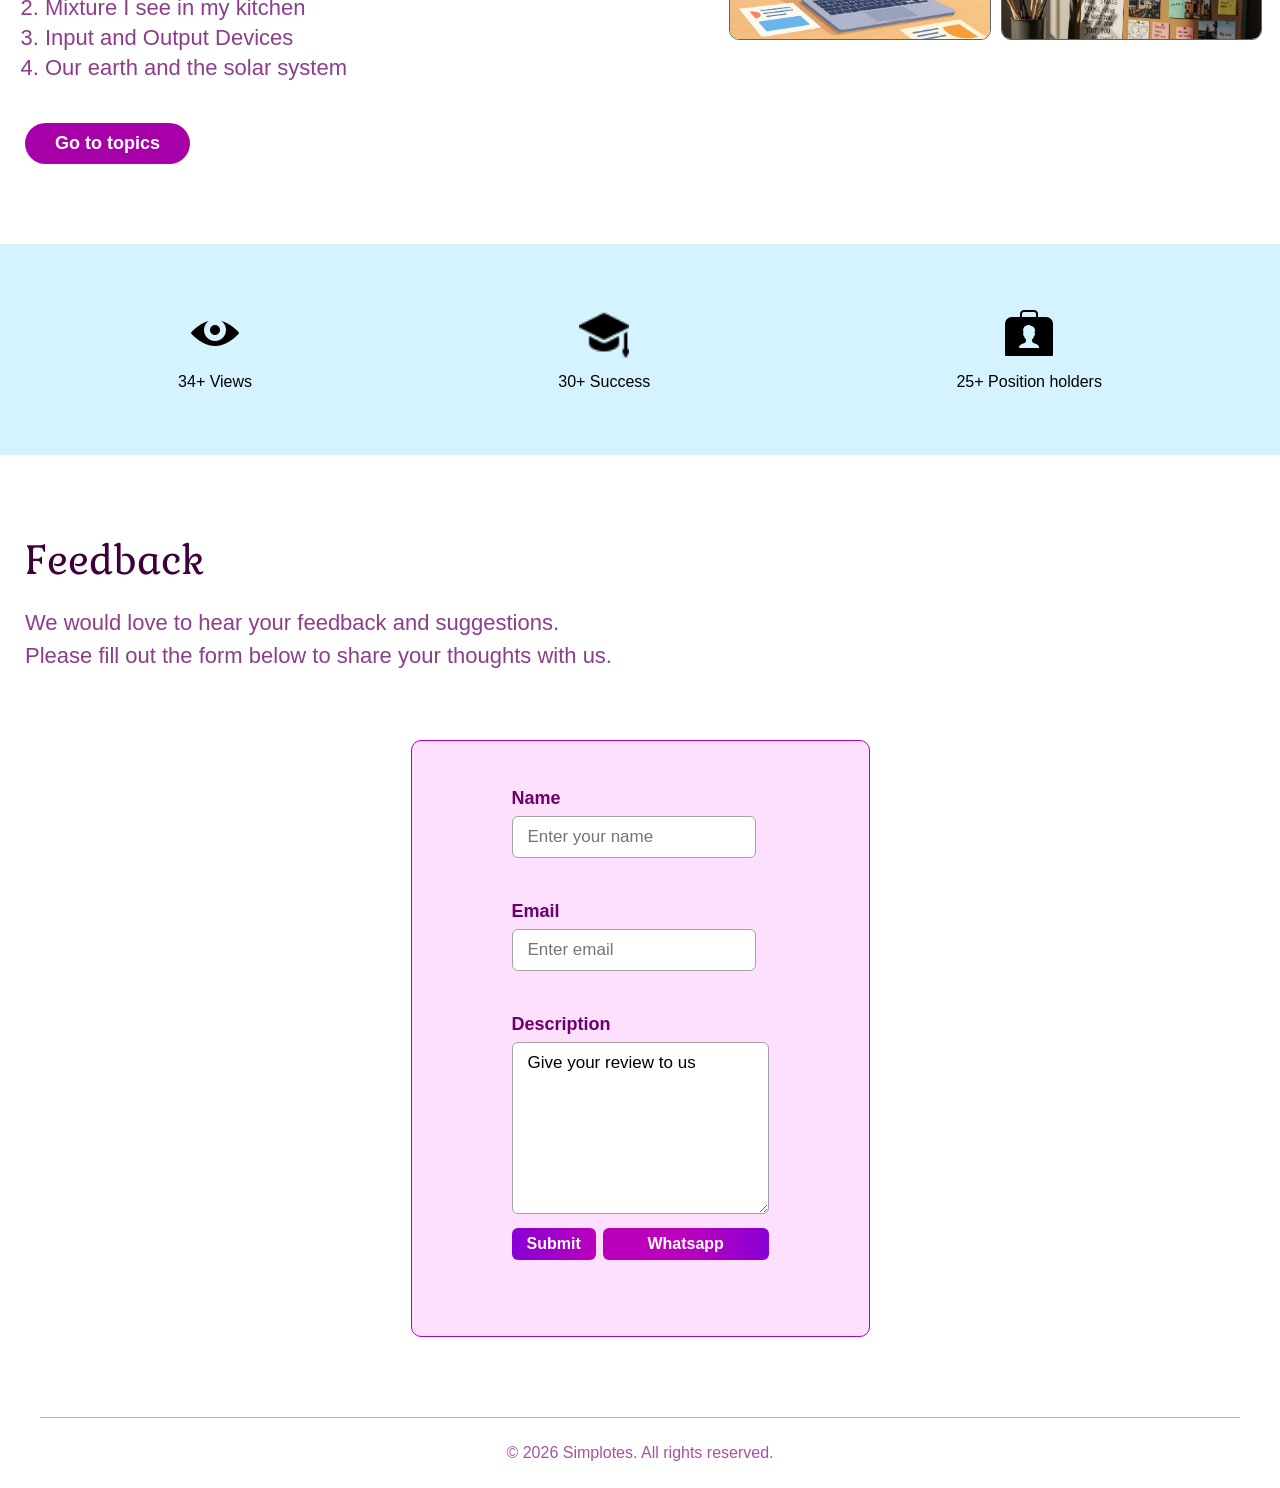
==== commit 587b5e85: "Correct spelling of 'Simplotes' to 'Simplottes'" ====
--- a/index.html
+++ b/index.html
@@ -84,7 +84,7 @@
   <article class="article-section1">
     <div>
       <p class="advice-para">Best for grade VI</p><br><br>
-      <h1 class="main-heading">Learn with <span class="heading-simplotes">Simplotes</span> Notes and Presentations</h1>
+      <h1 class="main-heading">Learn with <span class="heading-simplotes">Simplottes</span> Notes and Presentations</h1>
       <p class="main-para">
         Learn, Make and Edit your notes and Documents with simplotes documents and presentation.
       </p>
